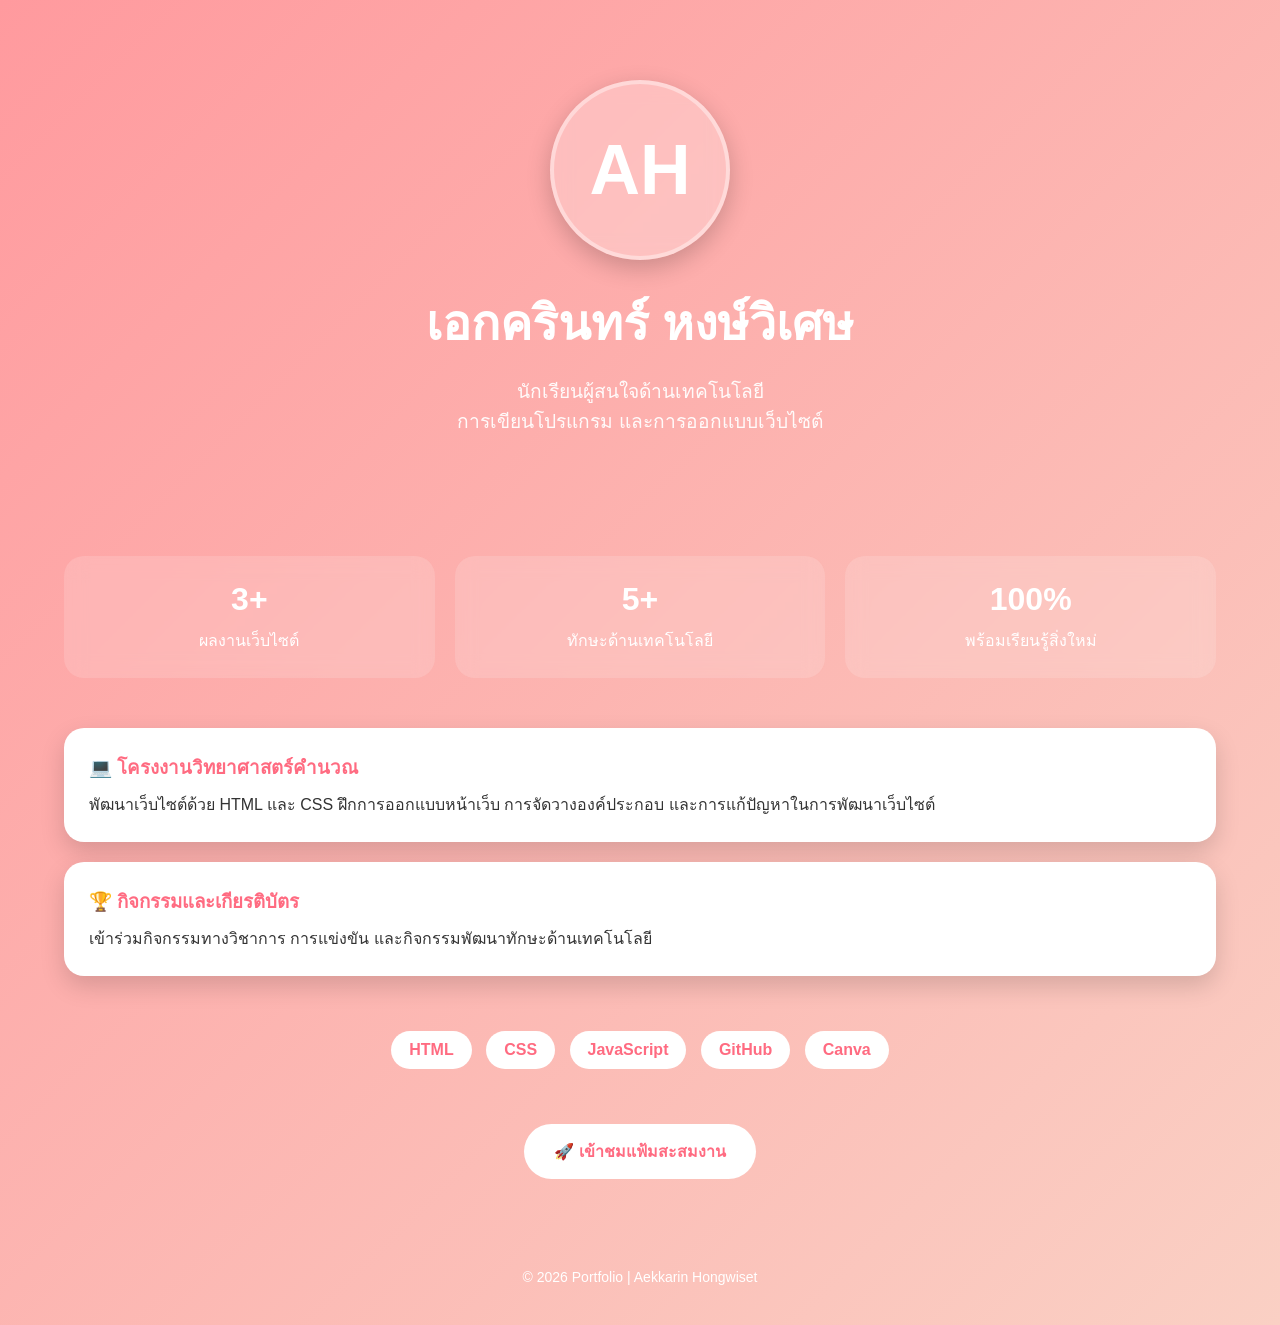
==== index.html @ 6502c7ce "Update index.html" ====
<!DOCTYPE html>
<html lang="th">
<head>
<meta charset="UTF-8">
<meta name="viewport" content="width=device-width, initial-scale=1.0">

<title>Portfolio | เอกครินทร์ หงษ์วิเศษ</title>

<style>
*{
    margin:0;
    padding:0;
    box-sizing:border-box;
}

body{
    font-family:'Segoe UI',sans-serif;
    background:linear-gradient(135deg,#ff9a9e,#fad0c4);
    min-height:100vh;
    color:white;
}

.container{
    width:90%;
    max-width:1200px;
    margin:auto;
}

/* Hero Section */
.hero{
    text-align:center;
    padding:80px 20px;
}

.avatar{
    width:180px;
    height:180px;
    margin:auto;
    border-radius:50%;
    background:rgba(255,255,255,0.25);
    backdrop-filter:blur(10px);
    border:4px solid rgba(255,255,255,0.4);
    display:flex;
    justify-content:center;
    align-items:center;
    font-size:70px;
    font-weight:bold;
    box-shadow:0 8px 25px rgba(0,0,0,0.2);
}

.hero h1{
    margin-top:25px;
    font-size:3rem;
}

.hero p{
    margin-top:15px;
    font-size:1.2rem;
    opacity:.95;
}

/* Stats */
.stats{
    display:grid;
    grid-template-columns:repeat(auto-fit,minmax(200px,1fr));
    gap:20px;
    margin:40px 0;
}

.stat{
    background:rgba(255,255,255,0.15);
    backdrop-filter:blur(10px);
    border-radius:20px;
    padding:25px;
    text-align:center;
}

.stat h2{
    font-size:2rem;
}

.stat p{
    margin-top:10px;
}

/* Cards */
.section{
    margin:50px 0;
}

.card{
    background:white;
    color:#333;
    padding:25px;
    border-radius:20px;
    margin-bottom:20px;
    box-shadow:0 10px 25px rgba(0,0,0,0.15);
    transition:.3s;
}

.card:hover{
    transform:translateY(-8px);
}

.card h3{
    color:#ff6b81;
    margin-bottom:10px;
}

/* Skills */
.skills{
    text-align:center;
    margin-top:20px;
}

.skill{
    display:inline-block;
    margin:5px;
    padding:10px 18px;
    border-radius:30px;
    background:white;
    color:#ff6b81;
    font-weight:bold;
}

/* Bottom Button */
.bottom-btn{
    text-align:center;
    margin:50px 0;
}

.btn{
    display:inline-block;
    padding:15px 30px;
    border-radius:40px;
    background:white;
    color:#ff6b81;
    text-decoration:none;
    font-weight:bold;
    transition:.3s;
}

.btn:hover{
    transform:scale(1.05);
}

/* Footer */
footer{
    text-align:center;
    padding:40px 20px;
    margin-top:20px;
    font-size:14px;
}

@media(max-width:768px){
    .hero h1{
        font-size:2.2rem;
    }

    .avatar{
        width:140px;
        height:140px;
        font-size:55px;
    }
}
</style>

</head>
<body>

<div class="container">

    <section class="hero">

        <div class="avatar">AH</div>

        <h1>เอกครินทร์ หงษ์วิเศษ</h1>

        <p>
            นักเรียนผู้สนใจด้านเทคโนโลยี<br>
            การเขียนโปรแกรม และการออกแบบเว็บไซต์
        </p>

    </section>

    <section class="stats">

        <div class="stat">
            <h2>3+</h2>
            <p>ผลงานเว็บไซต์</p>
        </div>

        <div class="stat">
            <h2>5+</h2>
            <p>ทักษะด้านเทคโนโลยี</p>
        </div>

        <div class="stat">
            <h2>100%</h2>
            <p>พร้อมเรียนรู้สิ่งใหม่</p>
        </div>

    </section>

    <section class="section">

        <div class="card">
            <h3>💻 โครงงานวิทยาศาสตร์คำนวณ</h3>
            <p>
                พัฒนาเว็บไซต์ด้วย HTML และ CSS
                ฝึกการออกแบบหน้าเว็บ การจัดวางองค์ประกอบ
                และการแก้ปัญหาในการพัฒนาเว็บไซต์
            </p>
        </div>

        <div class="card">
            <h3>🏆 กิจกรรมและเกียรติบัตร</h3>
            <p>
                เข้าร่วมกิจกรรมทางวิชาการ การแข่งขัน
                และกิจกรรมพัฒนาทักษะด้านเทคโนโลยี
            </p>
        </div>

    </section>

    <div class="skills">
        <span class="skill">HTML</span>
        <span class="skill">CSS</span>
        <span class="skill">JavaScript</span>
        <span class="skill">GitHub</span>
        <span class="skill">Canva</span>
    </div>

    <div class="bottom-btn">
        <a href="portfolio.html" class="btn">
            🚀 เข้าชมแฟ้มสะสมงาน
        </a>
    </div>

</div>

<footer>
    © 2026 Portfolio | Aekkarin Hongwiset
</footer>

</body>
</html>
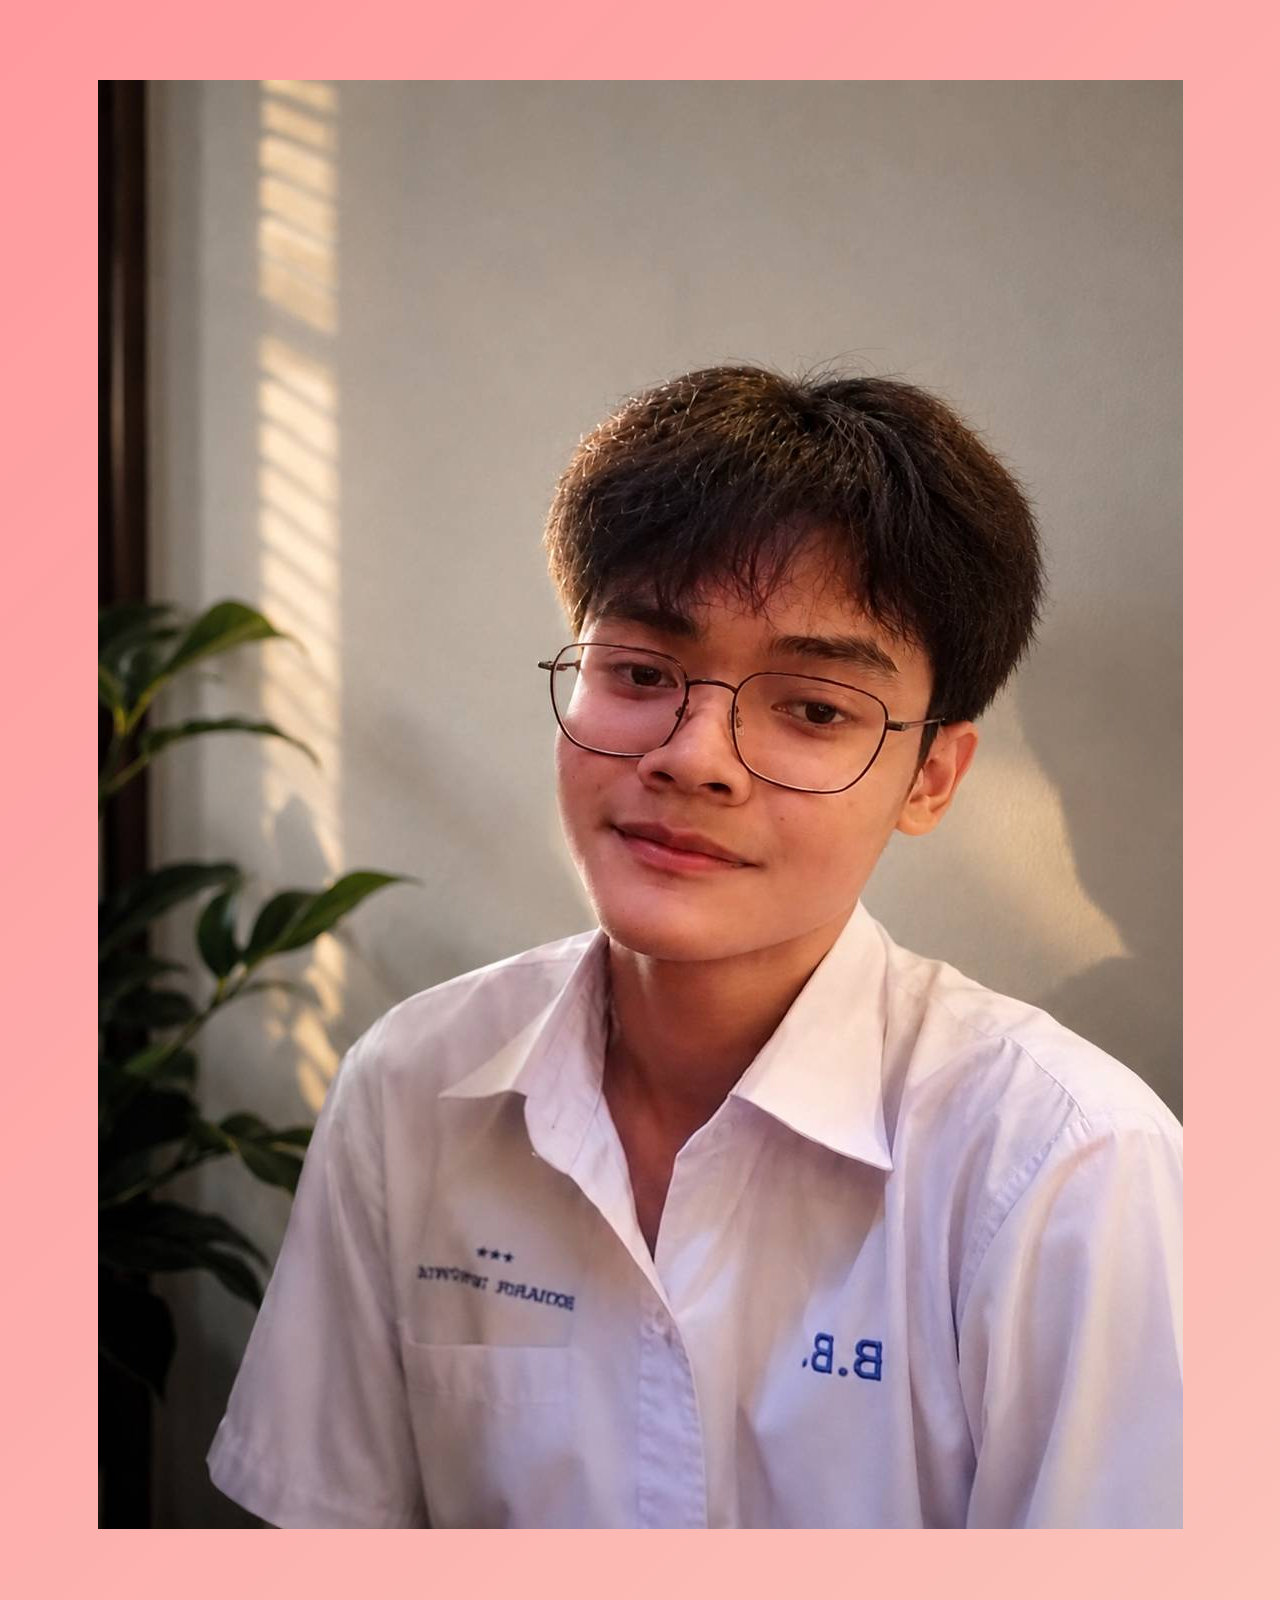
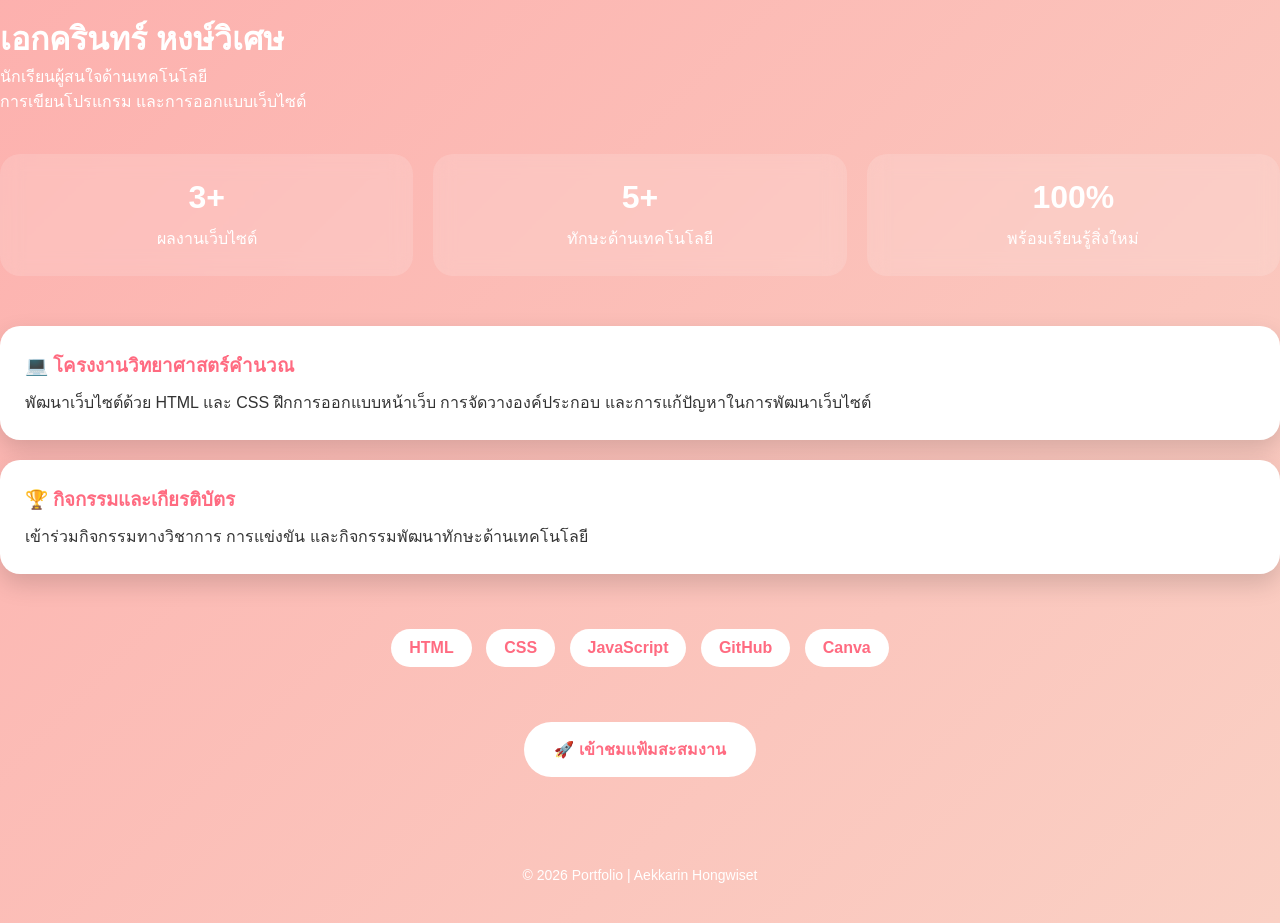
==== commit 2ec57b97: "Update index.html" ====
--- a/index.html
+++ b/index.html
@@ -172,7 +172,7 @@
 
     <section class="hero">
 
-        <div class="avatar">AH</div>
+        <img src="my-profile.jpg" alt="รูปโปรไฟล์"></div>
 
         <h1>เอกครินทร์ หงษ์วิเศษ</h1>
 
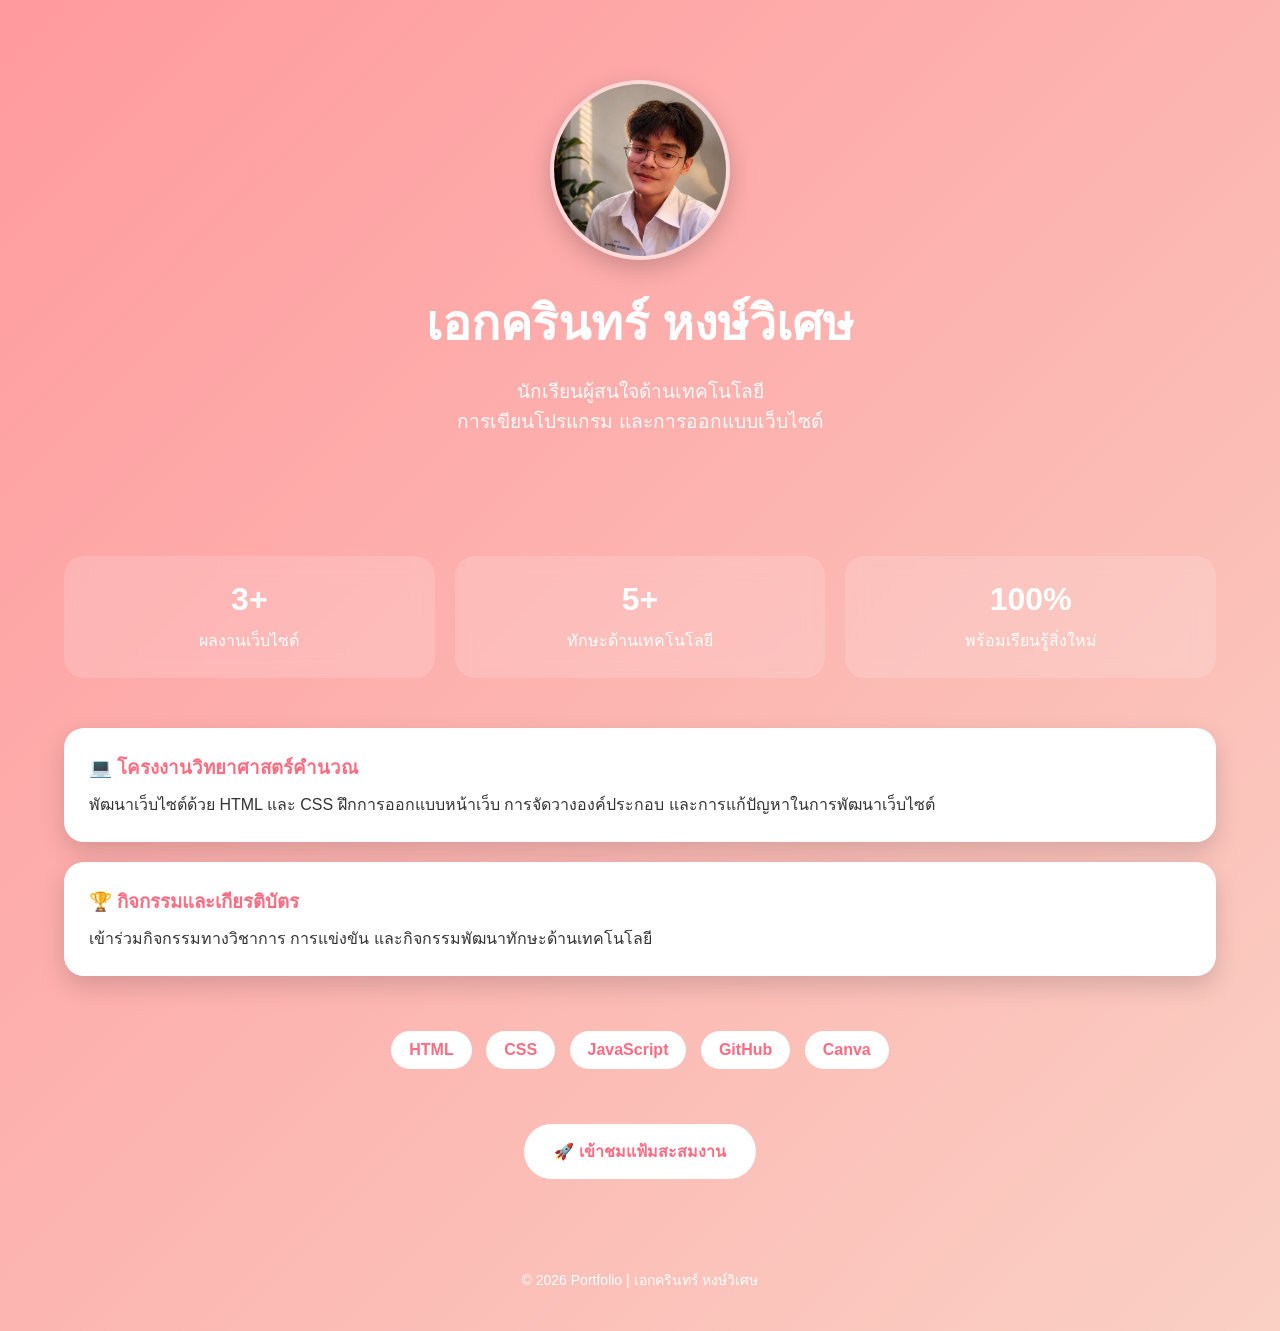
==== commit 3057f1db: "Update index.html" ====
--- a/index.html
+++ b/index.html
@@ -32,20 +32,24 @@
     padding:80px 20px;
 }
 
+/* รูปโปรไฟล์ */
 .avatar{
     width:180px;
     height:180px;
     margin:auto;
     border-radius:50%;
+    overflow:hidden;
     background:rgba(255,255,255,0.25);
     backdrop-filter:blur(10px);
     border:4px solid rgba(255,255,255,0.4);
-    display:flex;
-    justify-content:center;
-    align-items:center;
-    font-size:70px;
-    font-weight:bold;
     box-shadow:0 8px 25px rgba(0,0,0,0.2);
+}
+
+.avatar img{
+    width:100%;
+    height:100%;
+    object-fit:cover;
+    display:block;
 }
 
 .hero h1{
@@ -153,6 +157,7 @@
 }
 
 @media(max-width:768px){
+
     .hero h1{
         font-size:2.2rem;
     }
@@ -160,7 +165,6 @@
     .avatar{
         width:140px;
         height:140px;
-        font-size:55px;
     }
 }
 </style>
@@ -172,7 +176,9 @@
 
     <section class="hero">
 
-        <img src="my-profile.jpg" alt="รูปโปรไฟล์"></div>
+        <div class="avatar">
+            <img src="my-profile.jpg" alt="รูปโปรไฟล์">
+        </div>
 
         <h1>เอกครินทร์ หงษ์วิเศษ</h1>
 
@@ -240,7 +246,7 @@
 </div>
 
 <footer>
-    © 2026 Portfolio | Aekkarin Hongwiset
+    © 2026 Portfolio | เอกครินทร์ หงษ์วิเศษ
 </footer>
 
 </body>
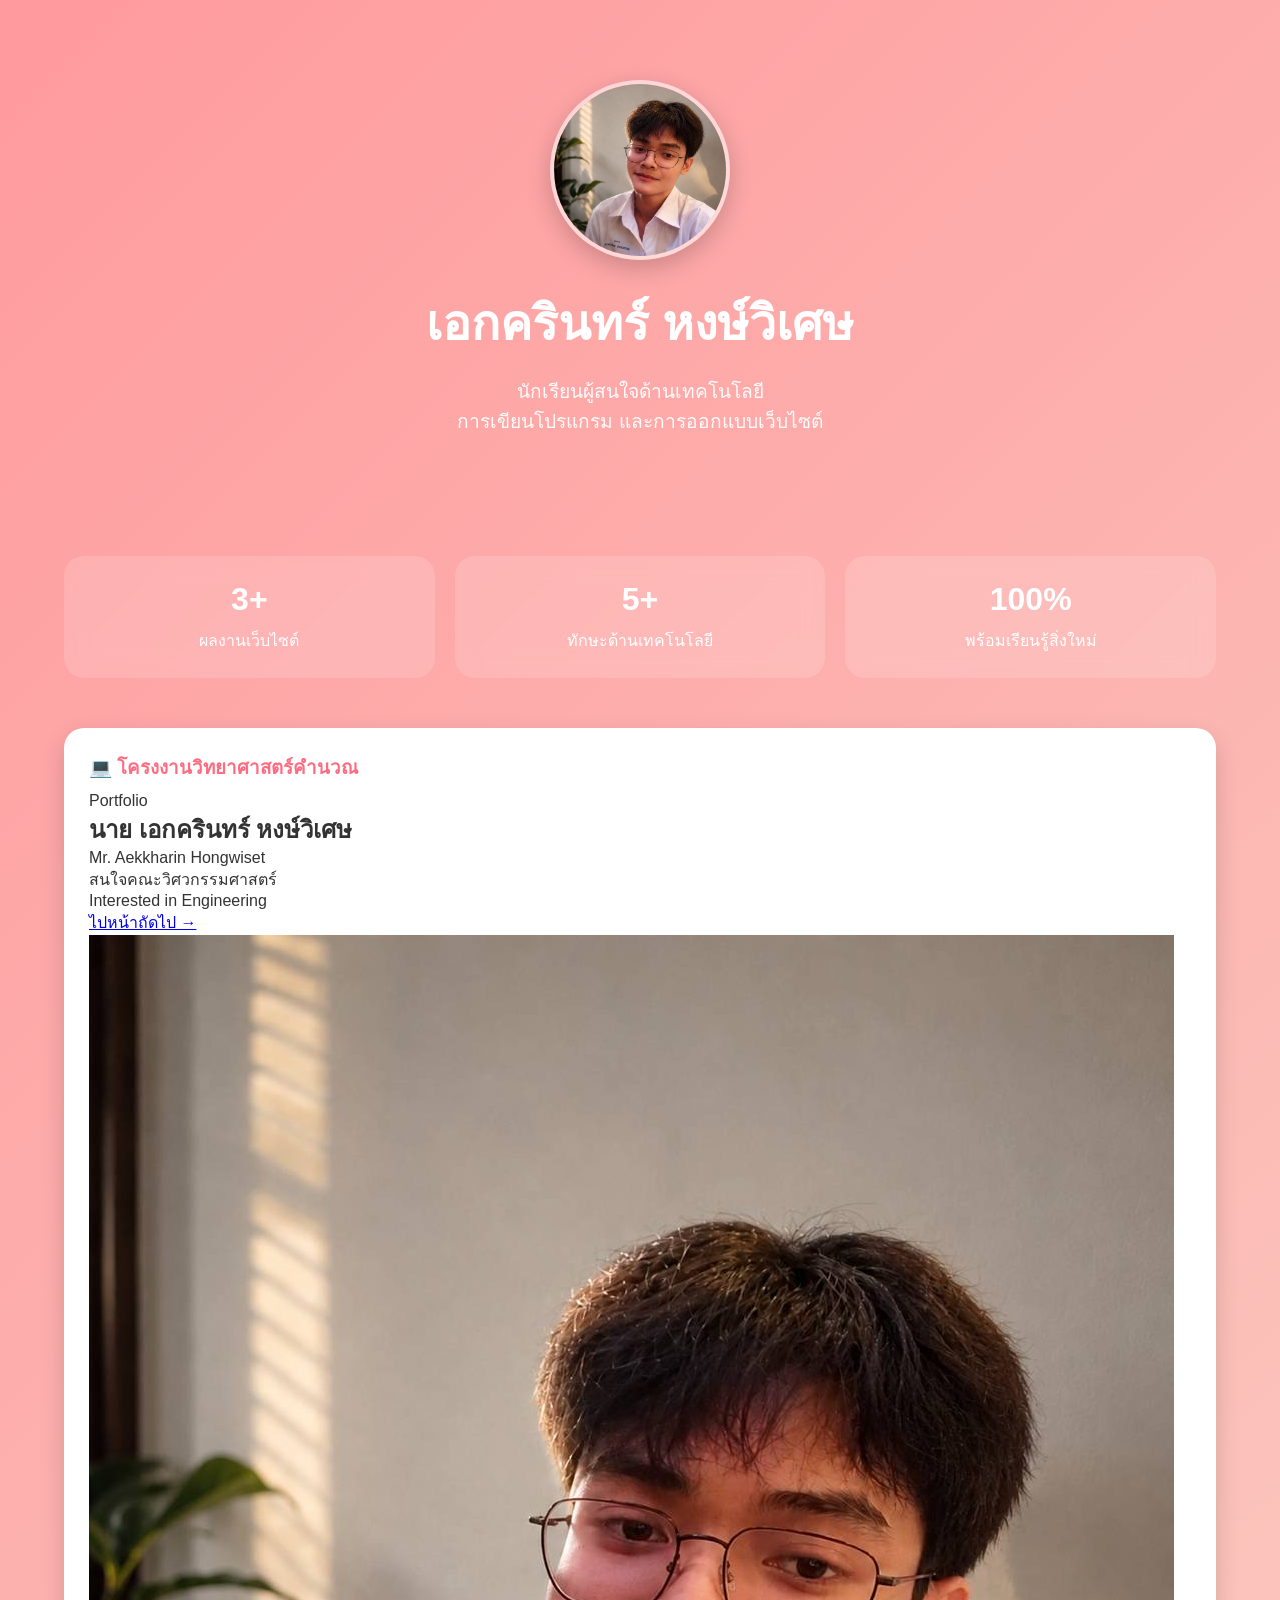
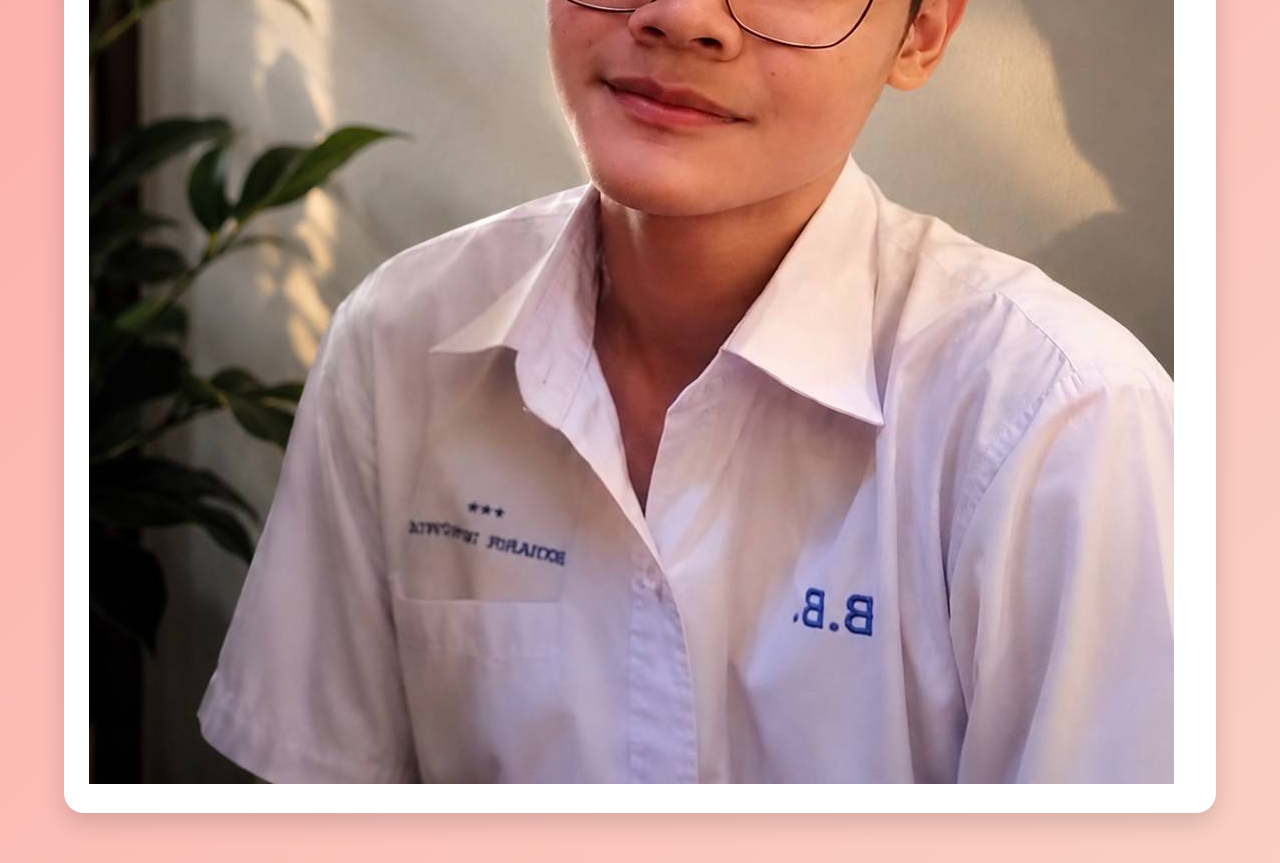
==== commit 4fd85a4a: "Update index.html" ====
--- a/index.html
+++ b/index.html
@@ -213,41 +213,38 @@
         <div class="card">
             <h3>💻 โครงงานวิทยาศาสตร์คำนวณ</h3>
             <p>
-                พัฒนาเว็บไซต์ด้วย HTML และ CSS
-                ฝึกการออกแบบหน้าเว็บ การจัดวางองค์ประกอบ
-                และการแก้ปัญหาในการพัฒนาเว็บไซต์
+<!DOCTYPE html>
+<html lang="th">
+<head>
+<meta charset="UTF-8">
+<meta name="viewport" content="width=device-width, initial-scale=1.0">
+<title>เอกครินทร์ หงษ์วิเศษ | Portfolio</title>
+<link rel="stylesheet" href="styles.css">
+</head>
+<body>
+
+<div class="wrap home">
+    <div class="frame home-frame">
+
+        <div class="home-text">
+            <p class="home-eyebrow">Portfolio</p>
+            <h1>นาย เอกครินทร์ หงษ์วิเศษ</h1>
+            <p class="en-name">Mr. Aekkharin Hongwiset</p>
+
+            <p class="interest-line">
+                <span class="th">สนใจคณะวิศวกรรมศาสตร์</span><br>
+                <span class="en">Interested in Engineering</span>
             </p>
-        </div>
-
-        <div class="card">
-            <h3>🏆 กิจกรรมและเกียรติบัตร</h3>
-            <p>
-                เข้าร่วมกิจกรรมทางวิชาการ การแข่งขัน
-                และกิจกรรมพัฒนาทักษะด้านเทคโนโลยี
-            </p>
-        </div>
-
-    </section>
-
-    <div class="skills">
-        <span class="skill">HTML</span>
-        <span class="skill">CSS</span>
-        <span class="skill">JavaScript</span>
-        <span class="skill">GitHub</span>
-        <span class="skill">Canva</span>
+
+            <a href="intro.html" class="next-link">ไปหน้าถัดไป &#8594;</a>
+        </div>
+
+        <div class="home-photo">
+            <img src="my-profile.jpg" alt="รูปเอกครินทร์ หงษ์วิเศษ">
+        </div>
+
     </div>
-
-    <div class="bottom-btn">
-        <a href="portfolio.html" class="btn">
-            🚀 เข้าชมแฟ้มสะสมงาน
-        </a>
-    </div>
-
 </div>
-
-<footer>
-    © 2026 Portfolio | เอกครินทร์ หงษ์วิเศษ
-</footer>
 
 </body>
 </html>
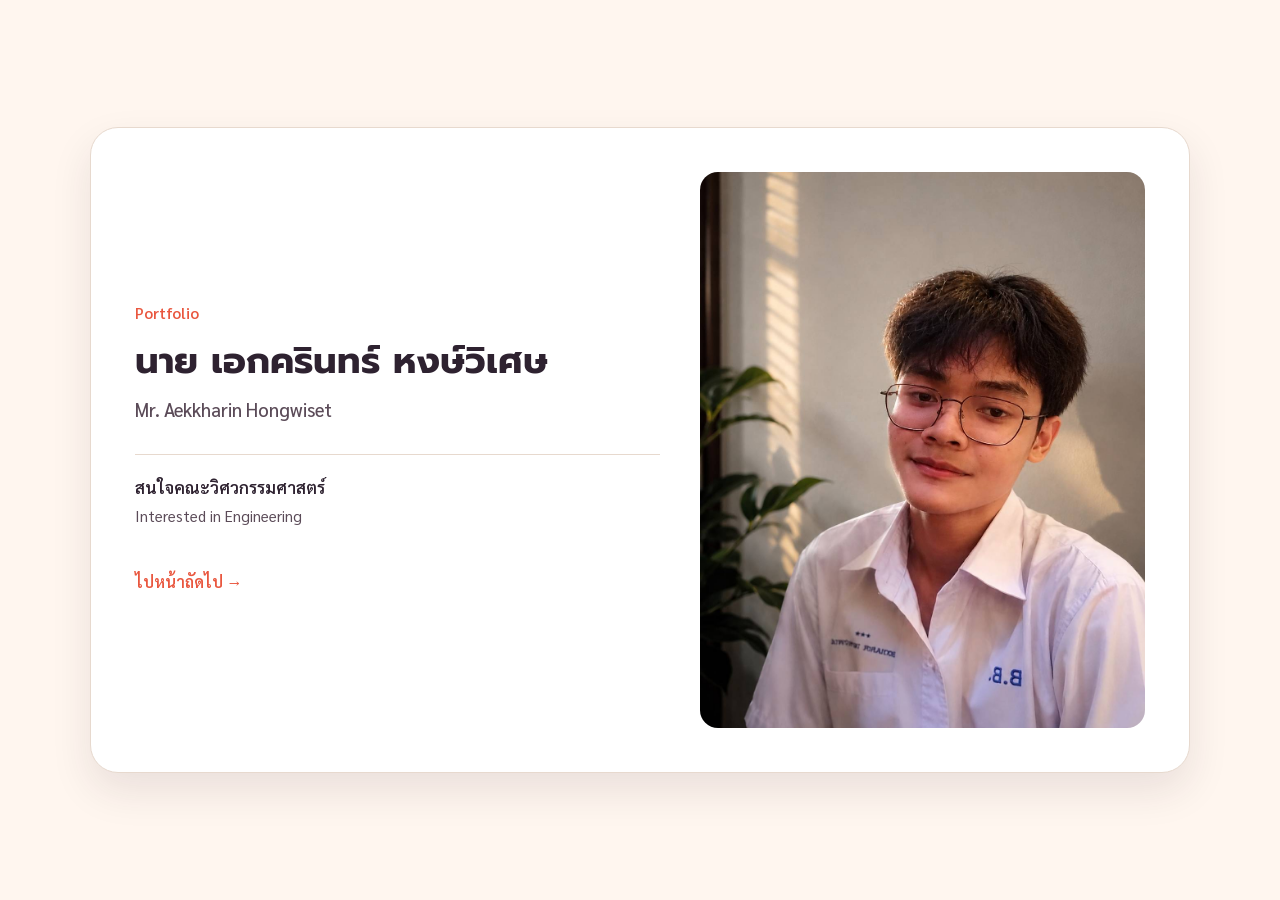
==== commit 08a7b5e3: "Update index.html" ====
--- a/index.html
+++ b/index.html
@@ -1,218 +1,3 @@
-<!DOCTYPE html>
-<html lang="th">
-<head>
-<meta charset="UTF-8">
-<meta name="viewport" content="width=device-width, initial-scale=1.0">
-
-<title>Portfolio | เอกครินทร์ หงษ์วิเศษ</title>
-
-<style>
-*{
-    margin:0;
-    padding:0;
-    box-sizing:border-box;
-}
-
-body{
-    font-family:'Segoe UI',sans-serif;
-    background:linear-gradient(135deg,#ff9a9e,#fad0c4);
-    min-height:100vh;
-    color:white;
-}
-
-.container{
-    width:90%;
-    max-width:1200px;
-    margin:auto;
-}
-
-/* Hero Section */
-.hero{
-    text-align:center;
-    padding:80px 20px;
-}
-
-/* รูปโปรไฟล์ */
-.avatar{
-    width:180px;
-    height:180px;
-    margin:auto;
-    border-radius:50%;
-    overflow:hidden;
-    background:rgba(255,255,255,0.25);
-    backdrop-filter:blur(10px);
-    border:4px solid rgba(255,255,255,0.4);
-    box-shadow:0 8px 25px rgba(0,0,0,0.2);
-}
-
-.avatar img{
-    width:100%;
-    height:100%;
-    object-fit:cover;
-    display:block;
-}
-
-.hero h1{
-    margin-top:25px;
-    font-size:3rem;
-}
-
-.hero p{
-    margin-top:15px;
-    font-size:1.2rem;
-    opacity:.95;
-}
-
-/* Stats */
-.stats{
-    display:grid;
-    grid-template-columns:repeat(auto-fit,minmax(200px,1fr));
-    gap:20px;
-    margin:40px 0;
-}
-
-.stat{
-    background:rgba(255,255,255,0.15);
-    backdrop-filter:blur(10px);
-    border-radius:20px;
-    padding:25px;
-    text-align:center;
-}
-
-.stat h2{
-    font-size:2rem;
-}
-
-.stat p{
-    margin-top:10px;
-}
-
-/* Cards */
-.section{
-    margin:50px 0;
-}
-
-.card{
-    background:white;
-    color:#333;
-    padding:25px;
-    border-radius:20px;
-    margin-bottom:20px;
-    box-shadow:0 10px 25px rgba(0,0,0,0.15);
-    transition:.3s;
-}
-
-.card:hover{
-    transform:translateY(-8px);
-}
-
-.card h3{
-    color:#ff6b81;
-    margin-bottom:10px;
-}
-
-/* Skills */
-.skills{
-    text-align:center;
-    margin-top:20px;
-}
-
-.skill{
-    display:inline-block;
-    margin:5px;
-    padding:10px 18px;
-    border-radius:30px;
-    background:white;
-    color:#ff6b81;
-    font-weight:bold;
-}
-
-/* Bottom Button */
-.bottom-btn{
-    text-align:center;
-    margin:50px 0;
-}
-
-.btn{
-    display:inline-block;
-    padding:15px 30px;
-    border-radius:40px;
-    background:white;
-    color:#ff6b81;
-    text-decoration:none;
-    font-weight:bold;
-    transition:.3s;
-}
-
-.btn:hover{
-    transform:scale(1.05);
-}
-
-/* Footer */
-footer{
-    text-align:center;
-    padding:40px 20px;
-    margin-top:20px;
-    font-size:14px;
-}
-
-@media(max-width:768px){
-
-    .hero h1{
-        font-size:2.2rem;
-    }
-
-    .avatar{
-        width:140px;
-        height:140px;
-    }
-}
-</style>
-
-</head>
-<body>
-
-<div class="container">
-
-    <section class="hero">
-
-        <div class="avatar">
-            <img src="my-profile.jpg" alt="รูปโปรไฟล์">
-        </div>
-
-        <h1>เอกครินทร์ หงษ์วิเศษ</h1>
-
-        <p>
-            นักเรียนผู้สนใจด้านเทคโนโลยี<br>
-            การเขียนโปรแกรม และการออกแบบเว็บไซต์
-        </p>
-
-    </section>
-
-    <section class="stats">
-
-        <div class="stat">
-            <h2>3+</h2>
-            <p>ผลงานเว็บไซต์</p>
-        </div>
-
-        <div class="stat">
-            <h2>5+</h2>
-            <p>ทักษะด้านเทคโนโลยี</p>
-        </div>
-
-        <div class="stat">
-            <h2>100%</h2>
-            <p>พร้อมเรียนรู้สิ่งใหม่</p>
-        </div>
-
-    </section>
-
-    <section class="section">
-
-        <div class="card">
-            <h3>💻 โครงงานวิทยาศาสตร์คำนวณ</h3>
-            <p>
 <!DOCTYPE html>
 <html lang="th">
 <head>
--- a/styles.css
+++ b/styles.css
@@ -0,0 +1,504 @@
+@import url('https://fonts.googleapis.com/css2?family=Prompt:wght@400;500;600;700&family=Sarabun:wght@300;400;500;600;700&display=swap');
+
+:root{
+    --bg-cream:#FFF6EF;
+    --coral:#E9573F;
+    --coral-soft:#F4B6A6;
+    --plum:#2E2230;
+    --plum-soft:#5B4B58;
+    --gold:#D9A441;
+    --paper:#FFFFFF;
+    --line:#E7D9CE;
+    --radius-lg:28px;
+    --radius-md:18px;
+    --radius-sm:10px;
+    --shadow:0 18px 40px rgba(46,34,48,0.10);
+}
+
+*{margin:0;padding:0;box-sizing:border-box;}
+
+html{scroll-behavior:smooth;}
+
+body{
+    font-family:'Sarabun',sans-serif;
+    background:var(--bg-cream);
+    color:var(--plum);
+    line-height:1.7;
+    min-height:100vh;
+}
+
+h1,h2,h3,.display{
+    font-family:'Prompt',sans-serif;
+}
+
+a{color:inherit;text-decoration:none;}
+
+img{display:block;max-width:100%;}
+
+.wrap{
+    width:92%;
+    max-width:1100px;
+    margin:0 auto;
+}
+
+/* ---------- Nav bar (content pages) ---------- */
+.topnav{
+    background:var(--plum);
+    color:#F6EDE7;
+    position:sticky;
+    top:0;
+    z-index:50;
+    box-shadow:0 6px 20px rgba(0,0,0,0.15);
+}
+
+.topnav-inner{
+    width:94%;
+    max-width:1200px;
+    margin:0 auto;
+    display:flex;
+    align-items:center;
+    gap:6px;
+    overflow-x:auto;
+    scrollbar-width:none;
+    padding:10px 0;
+}
+
+.topnav-inner::-webkit-scrollbar{display:none;}
+
+.nav-back{
+    flex:0 0 auto;
+    width:40px;
+    height:40px;
+    border-radius:50%;
+    border:1.5px solid rgba(246,237,231,0.4);
+    display:flex;
+    align-items:center;
+    justify-content:center;
+    font-size:1.1rem;
+    transition:.25s;
+}
+
+.nav-back:hover{
+    background:rgba(246,237,231,0.12);
+    border-color:var(--coral-soft);
+}
+
+.nav-brand{
+    flex:0 0 auto;
+    font-family:'Prompt',sans-serif;
+    font-weight:600;
+    letter-spacing:.04em;
+    font-size:1.02rem;
+    padding:0 14px 0 6px;
+    color:var(--coral-soft);
+    border-right:1px solid rgba(246,237,231,0.2);
+    margin-right:6px;
+}
+
+.nav-tab{
+    flex:0 0 auto;
+    padding:9px 16px;
+    border-radius:999px;
+    font-size:.92rem;
+    white-space:nowrap;
+    color:rgba(246,237,231,0.75);
+    transition:.25s;
+}
+
+.nav-tab:hover{
+    color:#fff;
+    background:rgba(246,237,231,0.10);
+}
+
+.nav-tab.is-active{
+    background:var(--coral);
+    color:#fff;
+    font-weight:600;
+    cursor:default;
+    pointer-events:none;
+}
+
+/* ---------- Framed content box ---------- */
+.frame{
+    background:var(--paper);
+    border:1px solid var(--line);
+    border-radius:var(--radius-lg);
+    box-shadow:var(--shadow);
+    padding:44px;
+}
+
+@media(max-width:640px){
+    .frame{padding:26px 22px;}
+}
+
+/* ---------- Home page ---------- */
+.home{
+    min-height:100vh;
+    display:flex;
+    align-items:center;
+    padding:36px 0;
+}
+
+.home-frame{
+    display:flex;
+    align-items:stretch;
+    gap:40px;
+}
+
+.home-text{
+    flex:1 1 50%;
+    display:flex;
+    flex-direction:column;
+    justify-content:center;
+    gap:6px;
+}
+
+.home-eyebrow{
+    color:var(--coral);
+    font-weight:600;
+    font-size:.95rem;
+    margin-bottom:6px;
+}
+
+.home-text h1{
+    font-size:2.3rem;
+    font-weight:700;
+    color:var(--plum);
+    line-height:1.25;
+}
+
+.home-text .en-name{
+    font-size:1.15rem;
+    color:var(--plum-soft);
+    font-weight:500;
+    margin-top:4px;
+}
+
+.home-text .interest-line{
+    margin-top:22px;
+    font-size:1.05rem;
+    color:var(--plum);
+    border-top:1px solid var(--line);
+    padding-top:18px;
+}
+
+.home-text .interest-line .th{font-weight:600;}
+.home-text .interest-line .en{color:var(--plum-soft);font-size:.95rem;}
+
+.next-link{
+    margin-top:32px;
+    display:inline-flex;
+    align-items:center;
+    gap:8px;
+    font-weight:600;
+    color:var(--coral);
+    width:fit-content;
+    padding-bottom:2px;
+    border-bottom:2px solid transparent;
+    transition:.25s;
+}
+
+.next-link:hover{border-bottom-color:var(--coral);}
+
+.home-photo{
+    flex:1 1 42%;
+    border-radius:var(--radius-md);
+    overflow:hidden;
+    background:linear-gradient(160deg,var(--coral-soft),var(--gold));
+    min-height:340px;
+}
+
+.home-photo img{
+    width:100%;
+    height:100%;
+    object-fit:cover;
+    aspect-ratio:4/5;
+}
+
+@media(max-width:760px){
+    .home-frame{flex-direction:column-reverse;}
+    .home-photo{min-height:260px;}
+    .home-text h1{font-size:1.7rem;}
+}
+
+/* ---------- Page header ---------- */
+.page-hero{
+    padding:48px 0 8px;
+}
+
+.page-hero .kicker{
+    color:var(--coral);
+    font-weight:600;
+    font-size:.95rem;
+}
+
+.page-hero h2{
+    font-size:2rem;
+    margin-top:6px;
+    color:var(--plum);
+}
+
+.section{
+    padding:36px 0;
+}
+
+/* ---------- Intro (คำนำ) page ---------- */
+.intro-frame{
+    display:flex;
+    gap:36px;
+    align-items:flex-start;
+}
+
+.intro-photo{
+    flex:0 0 200px;
+    border-radius:var(--radius-md);
+    overflow:hidden;
+    box-shadow:var(--shadow);
+}
+
+.intro-photo img{
+    width:100%;
+    aspect-ratio:4/5;
+    object-fit:cover;
+}
+
+.intro-body{flex:1;}
+
+.intro-body .tagline{
+    color:var(--coral);
+    font-weight:600;
+    letter-spacing:.02em;
+}
+
+.intro-body h3{
+    font-size:1.5rem;
+    margin:8px 0 18px;
+}
+
+.intro-body p{
+    margin-bottom:14px;
+    color:var(--plum-soft);
+}
+
+.intro-signoff{
+    margin-top:26px;
+    text-align:right;
+}
+
+.intro-signoff .label{
+    font-size:.92rem;
+    color:var(--plum-soft);
+}
+
+.intro-signoff .name{
+    font-family:'Prompt',sans-serif;
+    font-weight:600;
+    font-size:1.15rem;
+    color:var(--plum);
+}
+
+@media(max-width:640px){
+    .intro-frame{flex-direction:column;align-items:center;text-align:center;}
+    .intro-photo{width:180px;}
+    .intro-signoff{text-align:center;}
+}
+
+/* ---------- Education timeline ---------- */
+.timeline{
+    position:relative;
+    padding-left:40px;
+}
+
+.timeline::before{
+    content:"";
+    position:absolute;
+    left:14px;
+    top:6px;
+    bottom:6px;
+    width:2px;
+    background:var(--line);
+}
+
+.tl-item{
+    position:relative;
+    padding-bottom:40px;
+}
+
+.tl-item:last-child{padding-bottom:0;}
+
+.tl-dot{
+    position:absolute;
+    left:-40px;
+    top:2px;
+    width:30px;
+    height:30px;
+    border-radius:50%;
+    background:var(--coral);
+    color:#fff;
+    display:flex;
+    align-items:center;
+    justify-content:center;
+    font-size:.85rem;
+    font-weight:700;
+    font-family:'Prompt',sans-serif;
+    box-shadow:0 0 0 5px var(--bg-cream);
+}
+
+.tl-card{
+    background:var(--paper);
+    border:1px solid var(--line);
+    border-radius:var(--radius-md);
+    padding:22px 24px;
+    display:flex;
+    align-items:center;
+    gap:20px;
+    box-shadow:var(--shadow);
+}
+
+.tl-photo{
+    flex:0 0 auto;
+    width:78px;
+    height:78px;
+    border-radius:50%;
+    overflow:hidden;
+    background:var(--coral-soft);
+}
+
+.tl-photo img{width:100%;height:100%;object-fit:cover;}
+
+.tl-level{
+    font-size:.88rem;
+    color:var(--coral);
+    font-weight:600;
+}
+
+.tl-school{
+    font-size:1.1rem;
+    font-weight:600;
+    margin-top:2px;
+}
+
+@media(max-width:520px){
+    .tl-card{flex-direction:column;align-items:flex-start;gap:12px;}
+}
+
+/* ---------- Profile grid ---------- */
+.profile-grid{
+    display:grid;
+    grid-template-columns:1fr 1fr;
+    gap:24px;
+}
+
+.profile-card{
+    background:var(--paper);
+    border:1px solid var(--line);
+    border-radius:var(--radius-md);
+    padding:26px 28px;
+    box-shadow:var(--shadow);
+}
+
+.profile-card h3{
+    font-size:1.1rem;
+    color:var(--coral);
+    margin-bottom:14px;
+}
+
+.profile-card dl{
+    display:grid;
+    grid-template-columns:auto 1fr;
+    gap:8px 14px;
+}
+
+.profile-card dt{
+    color:var(--plum-soft);
+    font-size:.92rem;
+    white-space:nowrap;
+}
+
+.profile-card dd{font-weight:500;}
+
+.profile-card ul{
+    list-style:none;
+}
+
+.profile-card ul li{
+    padding:5px 0 5px 20px;
+    position:relative;
+}
+
+.profile-card ul li::before{
+    content:"–";
+    position:absolute;
+    left:0;
+    color:var(--coral);
+}
+
+@media(max-width:720px){
+    .profile-grid{grid-template-columns:1fr;}
+}
+
+/* ---------- University interest cards ---------- */
+.uni-list{
+    display:flex;
+    flex-direction:column;
+    gap:26px;
+}
+
+.uni-card{
+    background:var(--paper);
+    border:1px solid var(--line);
+    border-radius:var(--radius-md);
+    box-shadow:var(--shadow);
+    padding:28px;
+    display:flex;
+    gap:26px;
+}
+
+.uni-photo{
+    flex:0 0 150px;
+    border-radius:var(--radius-sm);
+    overflow:hidden;
+    background:var(--coral-soft);
+}
+
+.uni-photo img{
+    width:100%;
+    height:100%;
+    object-fit:cover;
+    aspect-ratio:1/1;
+}
+
+.uni-body{flex:1;}
+
+.uni-rank{
+    font-size:.85rem;
+    color:var(--coral);
+    font-weight:600;
+    margin-bottom:4px;
+}
+
+.uni-faculty{
+    font-size:1.15rem;
+    font-weight:600;
+}
+
+.uni-name{
+    color:var(--plum-soft);
+    margin-bottom:12px;
+}
+
+.uni-body p{color:var(--plum-soft);}
+
+@media(max-width:640px){
+    .uni-card{flex-direction:column;}
+    .uni-photo{width:100%;aspect-ratio:16/9;}
+    .uni-photo img{aspect-ratio:16/9;}
+}
+
+/* ---------- Footer ---------- */
+footer{
+    text-align:center;
+    padding:36px 20px 46px;
+    color:var(--plum-soft);
+    font-size:.88rem;
+}
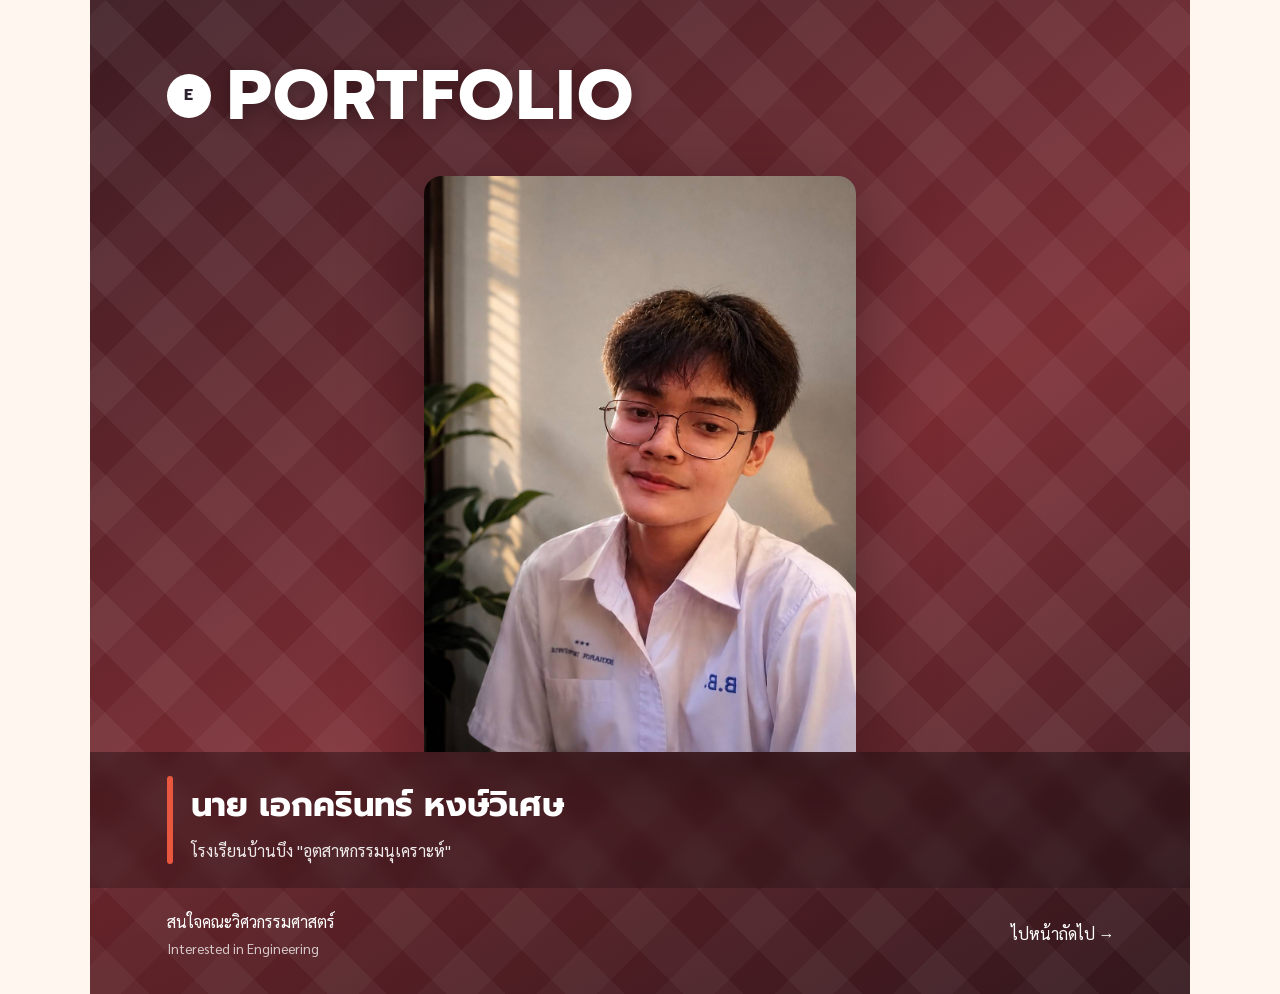
==== commit 9d96ed31: "Update index.html" ====
--- a/index.html
+++ b/index.html
@@ -9,25 +9,35 @@
 <body>
 
 <div class="wrap home">
-    <div class="frame home-frame">
+    <div class="cover">
+        <div class="cover-pattern"></div>
 
-        <div class="home-text">
-            <p class="home-eyebrow">Portfolio</p>
-            <h1>นาย เอกครินทร์ หงษ์วิเศษ</h1>
-            <p class="en-name">Mr. Aekkharin Hongwiset</p>
+        <div class="cover-header">
+            <span class="crest">E</span>
+            <h1>PORTFOLIO</h1>
+        </div>
 
-            <p class="interest-line">
-                <span class="th">สนใจคณะวิศวกรรมศาสตร์</span><br>
+        <div class="cover-body">
+            <div class="cover-photo">
+                <img src="my-profile.jpg" alt="รูปเอกครินทร์ หงษ์วิเศษ">
+            </div>
+        </div>
+
+        <div class="cover-plate">
+            <div class="bar"></div>
+            <div>
+                <h2>นาย เอกครินทร์ หงษ์วิเศษ</h2>
+                <p>โรงเรียนบ้านบึง "อุตสาหกรรมนุเคราะห์"</p>
+            </div>
+        </div>
+
+        <div class="cover-footer">
+            <p class="caption">
+                สนใจคณะวิศวกรรมศาสตร์
                 <span class="en">Interested in Engineering</span>
             </p>
-
             <a href="intro.html" class="next-link">ไปหน้าถัดไป &#8594;</a>
         </div>
-
-        <div class="home-photo">
-            <img src="my-profile.jpg" alt="รูปเอกครินทร์ หงษ์วิเศษ">
-        </div>
-
     </div>
 </div>
 
--- a/styles.css
+++ b/styles.css
@@ -131,96 +131,138 @@
     .frame{padding:26px 22px;}
 }
 
-/* ---------- Home page ---------- */
+/* ---------- Home page (full-bleed split) ---------- */
 .home{
+  /* ---------- Cover page ---------- */
+.wrap.home{width:100%;max-width:none;padding:0;}
+
+.cover{
     min-height:100vh;
-    display:flex;
-    align-items:center;
-    padding:36px 0;
-}
-
-.home-frame{
-    display:flex;
-    align-items:stretch;
-    gap:40px;
-}
-
-.home-text{
-    flex:1 1 50%;
+    position:relative;
+    overflow:hidden;
+    background:linear-gradient(150deg,#3D1B22 0%,#7A2B32 55%,#3D1B22 100%);
+    color:#fff;
     display:flex;
     flex-direction:column;
+}
+
+.cover-pattern{
+    position:absolute;
+    inset:0;
+    background-image:
+        repeating-linear-gradient(45deg, rgba(255,255,255,0.05) 0 42px, transparent 42px 84px),
+        repeating-linear-gradient(-45deg, rgba(255,255,255,0.04) 0 42px, transparent 42px 84px);
+    pointer-events:none;
+}
+
+.cover-header{
+    position:relative;
+    z-index:2;
+    display:flex;
+    align-items:center;
+    gap:16px;
+    padding:36px 6vw 0;
+}
+
+.cover-header .crest{
+    width:44px;
+    height:44px;
+    border-radius:50%;
+    background:#fff;
+    color:var(--plum);
+    display:flex;
+    align-items:center;
     justify-content:center;
-    gap:6px;
-}
-
-.home-eyebrow{
-    color:var(--coral);
-    font-weight:600;
-    font-size:.95rem;
-    margin-bottom:6px;
-}
-
-.home-text h1{
-    font-size:2.3rem;
     font-weight:700;
-    color:var(--plum);
-    line-height:1.25;
-}
-
-.home-text .en-name{
-    font-size:1.15rem;
-    color:var(--plum-soft);
-    font-weight:500;
-    margin-top:4px;
-}
-
-.home-text .interest-line{
-    margin-top:22px;
-    font-size:1.05rem;
-    color:var(--plum);
-    border-top:1px solid var(--line);
-    padding-top:18px;
-}
-
-.home-text .interest-line .th{font-weight:600;}
-.home-text .interest-line .en{color:var(--plum-soft);font-size:.95rem;}
-
-.next-link{
-    margin-top:32px;
-    display:inline-flex;
-    align-items:center;
-    gap:8px;
-    font-weight:600;
-    color:var(--coral);
-    width:fit-content;
-    padding-bottom:2px;
+    font-family:'Prompt',sans-serif;
+    flex:0 0 auto;
+}
+
+.cover-header h1{
+    font-family:'Prompt',sans-serif;
+    font-size:clamp(2.4rem,7vw,4.4rem);
+    font-weight:700;
+    letter-spacing:.03em;
+    text-shadow:0 4px 18px rgba(0,0,0,.3);
+}
+
+.cover-body{
+    position:relative;
+    flex:1;
+    display:flex;
+    align-items:flex-end;
+    justify-content:center;
+    z-index:1;
+    padding-top:20px;
+}
+
+.cover-photo{
+    height:64vh;
+    max-height:720px;
+}
+
+.cover-photo img{
+    height:100%;
+    width:auto;
+    max-width:80vw;
+    object-fit:cover;
+    border-radius:18px 18px 0 0;
+    filter:drop-shadow(0 20px 40px rgba(0,0,0,.35));
+}
+
+.cover-plate{
+    position:relative;
+    z-index:2;
+    background:rgba(15,8,10,0.4);
+    backdrop-filter:blur(6px);
+    padding:24px 6vw;
+    display:flex;
+    align-items:center;
+    gap:18px;
+}
+
+.cover-plate .bar{
+    width:6px;
+    align-self:stretch;
+    background:var(--coral);
+    border-radius:3px;
+}
+
+.cover-plate h2{
+    font-size:clamp(1.4rem,3.2vw,2.1rem);
+    font-weight:700;
+}
+
+.cover-plate p{opacity:.9;margin-top:4px;}
+
+.cover-footer{
+    position:relative;
+    z-index:2;
+    display:flex;
+    justify-content:space-between;
+    align-items:center;
+    flex-wrap:wrap;
+    gap:14px;
+    padding:20px 6vw 34px;
+    background:rgba(0,0,0,0.18);
+}
+
+.cover-footer .caption{font-size:1rem;}
+.cover-footer .caption .en{display:block;font-size:.85rem;opacity:.75;margin-top:2px;}
+
+.cover-footer .next-link{
+    color:#fff;
+    margin-top:0;
     border-bottom:2px solid transparent;
-    transition:.25s;
-}
-
-.next-link:hover{border-bottom-color:var(--coral);}
-
-.home-photo{
-    flex:1 1 42%;
-    border-radius:var(--radius-md);
-    overflow:hidden;
-    background:linear-gradient(160deg,var(--coral-soft),var(--gold));
-    min-height:340px;
-}
-
-.home-photo img{
-    width:100%;
-    height:100%;
-    object-fit:cover;
-    aspect-ratio:4/5;
-}
-
-@media(max-width:760px){
-    .home-frame{flex-direction:column-reverse;}
-    .home-photo{min-height:260px;}
-    .home-text h1{font-size:1.7rem;}
-}
-
+}
+.cover-footer .next-link:hover{border-bottom-color:#fff;}
+
+@media(max-width:640px){
+    .cover-photo{height:46vh;}
+    .cover-plate{flex-wrap:wrap;}
+    .cover-footer{flex-direction:column;align-items:flex-start;}
+}
+}
 /* ---------- Page header ---------- */
 .page-hero{
     padding:48px 0 8px;
@@ -502,3 +544,117 @@
     color:var(--plum-soft);
     font-size:.88rem;
 }
+/* ---------- Profile v2 (photo panel + pill headers) ---------- */
+.profile-hero{
+    display:flex;
+    border-radius:var(--radius-lg);
+    overflow:hidden;
+    box-shadow:var(--shadow);
+}
+
+.side-panel{
+    flex:0 0 36%;
+    background:var(--plum);
+    color:#F1E7E2;
+    padding:36px 30px;
+}
+
+.side-photo{
+    border-radius:var(--radius-md);
+    overflow:hidden;
+    margin-bottom:28px;
+}
+
+.side-photo img{
+    width:100%;
+    aspect-ratio:4/5;
+    object-fit:cover;
+}
+
+.pill-header{
+    display:inline-block;
+    background:var(--coral);
+    color:#fff;
+    font-weight:600;
+    padding:9px 22px;
+    border-radius:999px;
+    font-size:.95rem;
+    margin-bottom:14px;
+}
+
+.side-list{
+    list-style:none;
+    margin-bottom:30px;
+}
+
+.side-list li{
+    padding:5px 0 5px 18px;
+    position:relative;
+    color:#E9DCD6;
+}
+
+.side-list li::before{
+    content:"•";
+    position:absolute;
+    left:0;
+    color:var(--coral-soft);
+}
+
+.program-grid{
+    display:grid;
+    grid-template-columns:1fr 1fr;
+    gap:12px 10px;
+}
+
+.program-item{
+    display:flex;
+    align-items:center;
+    gap:8px;
+    font-size:.9rem;
+    color:#F1E7E2;
+}
+
+.program-item img{
+    width:20px;
+    height:20px;
+    flex:0 0 auto;
+}
+
+.main-panel{
+    flex:1;
+    background:var(--paper);
+    padding:40px 40px;
+}
+
+.main-panel .kicker-small{
+    color:var(--coral);
+    font-weight:600;
+    font-size:.9rem;
+}
+
+.main-panel h2{
+    font-size:2rem;
+    margin:4px 0 24px;
+    padding-bottom:16px;
+    border-bottom:2px solid var(--line);
+}
+
+.info-list{
+    list-style:none;
+    margin-bottom:32px;
+}
+
+.info-list li{
+    padding:6px 0;
+    border-bottom:1px dashed var(--line);
+}
+
+.info-list li:last-child{border-bottom:none;}
+
+.info-list .k{color:var(--plum-soft);margin-right:6px;}
+.info-list .v{font-weight:500;}
+
+@media(max-width:760px){
+    .profile-hero{flex-direction:column;}
+    .side-panel{flex:none;}
+}
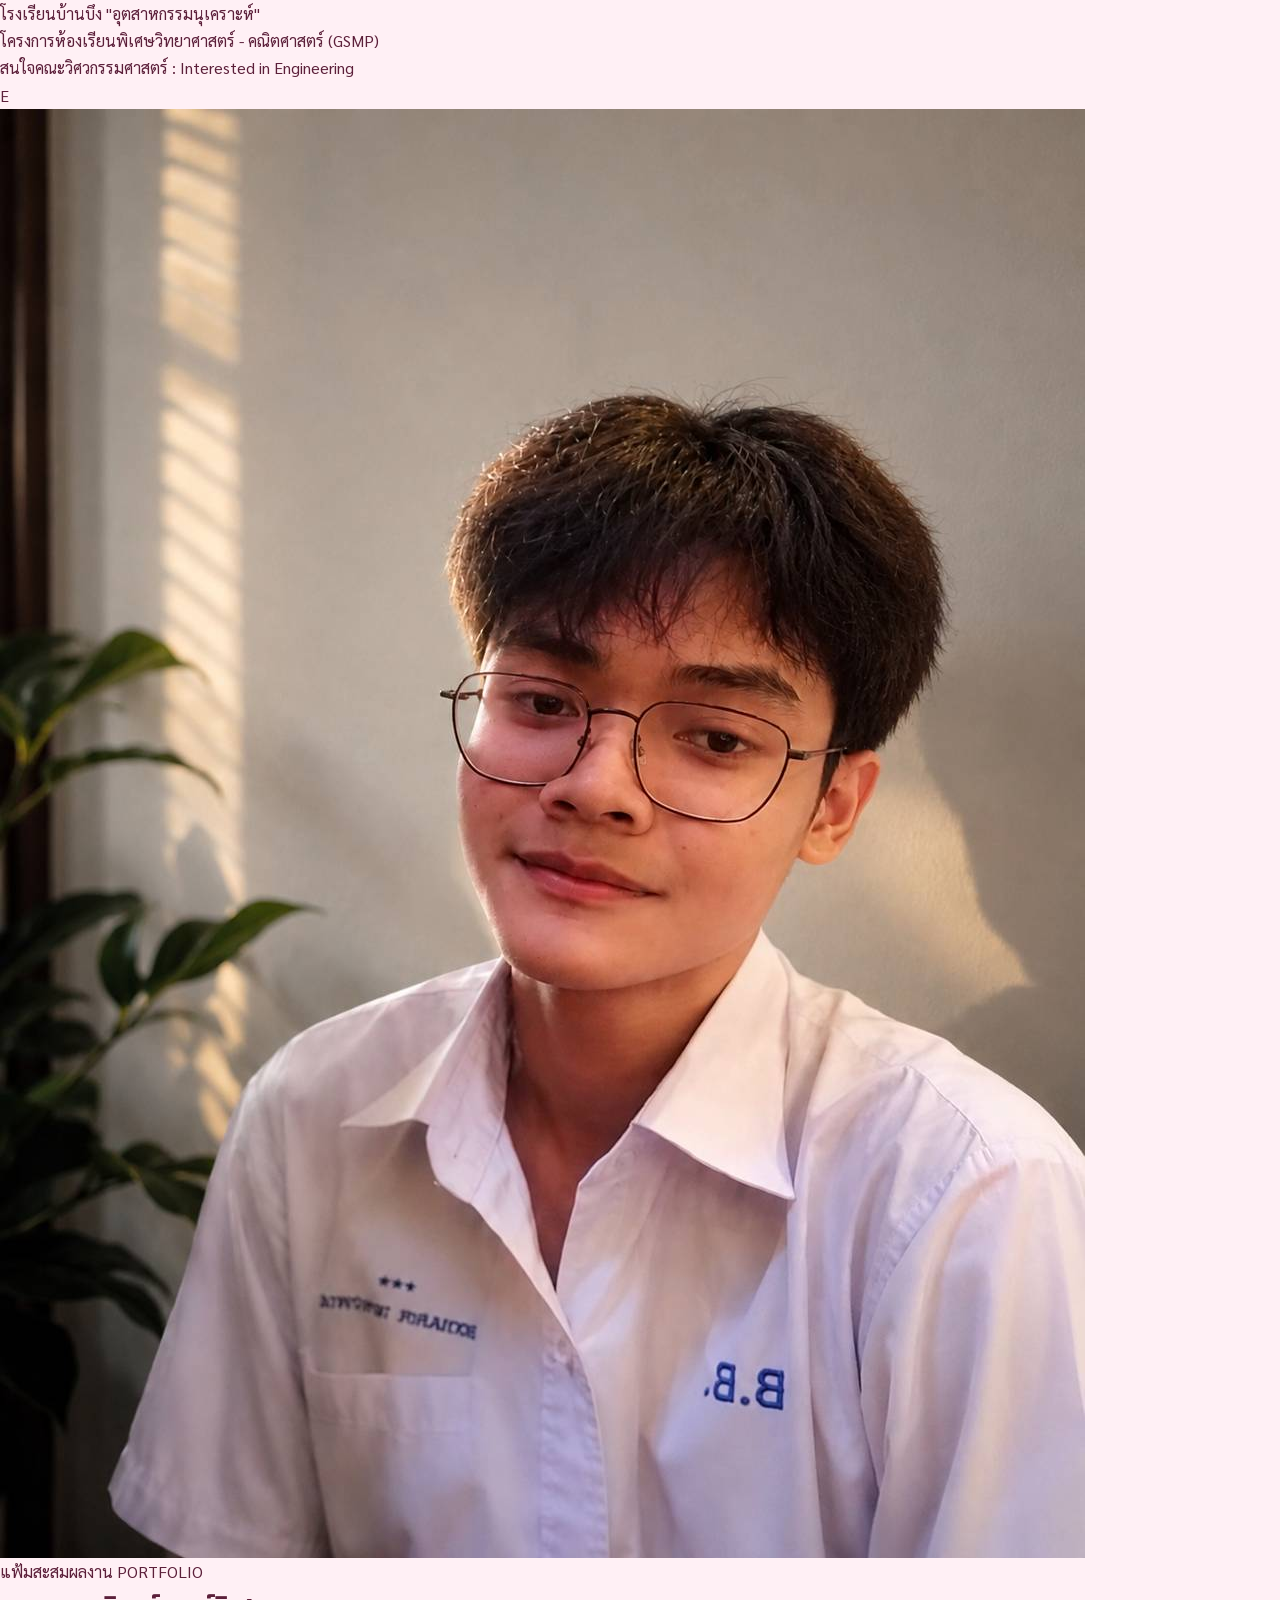
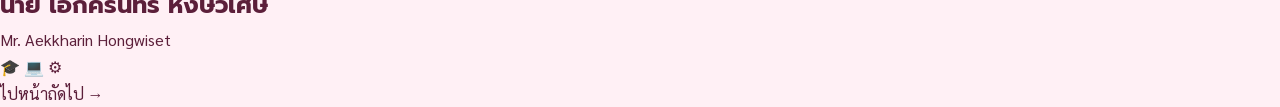
==== commit 1de0a2c3: "Update index.html" ====
--- a/index.html
+++ b/index.html
@@ -9,35 +9,41 @@
 <body>
 
 <div class="wrap home">
-    <div class="cover">
-        <div class="cover-pattern"></div>
+    <div class="cover2">
 
-        <div class="cover-header">
-            <span class="crest">E</span>
-            <h1>PORTFOLIO</h1>
+        <div class="cover2-topbar">
+            <div class="cover2-topbar-text">
+                <p>โรงเรียนบ้านบึง "อุตสาหกรรมนุเคราะห์"</p>
+                <p>โครงการห้องเรียนพิเศษวิทยาศาสตร์ - คณิตศาสตร์ (GSMP)</p>
+                <p>สนใจคณะวิศวกรรมศาสตร์ : Interested in Engineering</p>
+            </div>
+            <div class="cover2-emblem">E</div>
         </div>
 
-        <div class="cover-body">
-            <div class="cover-photo">
+        <div class="cover2-photo-row">
+            <div class="cover2-photo">
                 <img src="my-profile.jpg" alt="รูปเอกครินทร์ หงษ์วิเศษ">
+            </div>
+            <div class="cover2-vertical">
+                <span class="v-label">แฟ้มสะสมผลงาน</span>
+                <span class="v-title">PORTFOLIO</span>
             </div>
         </div>
 
-        <div class="cover-plate">
-            <div class="bar"></div>
-            <div>
-                <h2>นาย เอกครินทร์ หงษ์วิเศษ</h2>
-                <p>โรงเรียนบ้านบึง "อุตสาหกรรมนุเคราะห์"</p>
-            </div>
+        <div class="cover2-nameplate">
+            <h2>นาย เอกครินทร์ หงษ์วิเศษ</h2>
+            <p>Mr. Aekkharin Hongwiset</p>
         </div>
 
-        <div class="cover-footer">
-            <p class="caption">
-                สนใจคณะวิศวกรรมศาสตร์
-                <span class="en">Interested in Engineering</span>
-            </p>
+        <div class="cover2-footerbar">
+            <div class="cover2-icons">
+                <span>&#127891;</span>
+                <span>&#128187;</span>
+                <span>&#9881;</span>
+            </div>
             <a href="intro.html" class="next-link">ไปหน้าถัดไป &#8594;</a>
         </div>
+
     </div>
 </div>
 
--- a/styles.css
+++ b/styles.css
@@ -1,18 +1,18 @@
 @import url('https://fonts.googleapis.com/css2?family=Prompt:wght@400;500;600;700&family=Sarabun:wght@300;400;500;600;700&display=swap');
 
 :root{
-    --bg-cream:#FFF6EF;
-    --coral:#E9573F;
-    --coral-soft:#F4B6A6;
-    --plum:#2E2230;
-    --plum-soft:#5B4B58;
-    --gold:#D9A441;
+    --bg-cream:#FFF0F5;
+    --coral:#E85C8A;
+    --coral-soft:#F9C9DA;
+    --plum:#5C1F3A;
+    --plum-soft:#8C5468;
+    --gold:#F0A8C4;
     --paper:#FFFFFF;
-    --line:#E7D9CE;
+    --line:#F3D6E2;
     --radius-lg:28px;
     --radius-md:18px;
     --radius-sm:10px;
-    --shadow:0 18px 40px rgba(46,34,48,0.10);
+    --shadow:0 18px 40px rgba(140,60,90,0.12);
 }
 
 *{margin:0;padding:0;box-sizing:border-box;}
@@ -131,16 +131,14 @@
     .frame{padding:26px 22px;}
 }
 
-/* ---------- Home page (full-bleed split) ---------- */
-.home{
-  /* ---------- Cover page ---------- */
+/* ---------- Cover page (home) ---------- */
 .wrap.home{width:100%;max-width:none;padding:0;}
 
 .cover{
     min-height:100vh;
     position:relative;
     overflow:hidden;
-    background:linear-gradient(150deg,#3D1B22 0%,#7A2B32 55%,#3D1B22 100%);
+    background:linear-gradient(150deg,#5C1F3A 0%,#B85C82 55%,#5C1F3A 100%);
     color:#fff;
     display:flex;
     flex-direction:column;
@@ -213,7 +211,7 @@
 .cover-plate{
     position:relative;
     z-index:2;
-    background:rgba(15,8,10,0.4);
+    background:rgba(45,10,26,0.4);
     backdrop-filter:blur(6px);
     padding:24px 6vw;
     display:flex;
@@ -262,7 +260,7 @@
     .cover-plate{flex-wrap:wrap;}
     .cover-footer{flex-direction:column;align-items:flex-start;}
 }
-}
+
 /* ---------- Page header ---------- */
 .page-hero{
     padding:48px 0 8px;
@@ -424,61 +422,6 @@
     .tl-card{flex-direction:column;align-items:flex-start;gap:12px;}
 }
 
-/* ---------- Profile grid ---------- */
-.profile-grid{
-    display:grid;
-    grid-template-columns:1fr 1fr;
-    gap:24px;
-}
-
-.profile-card{
-    background:var(--paper);
-    border:1px solid var(--line);
-    border-radius:var(--radius-md);
-    padding:26px 28px;
-    box-shadow:var(--shadow);
-}
-
-.profile-card h3{
-    font-size:1.1rem;
-    color:var(--coral);
-    margin-bottom:14px;
-}
-
-.profile-card dl{
-    display:grid;
-    grid-template-columns:auto 1fr;
-    gap:8px 14px;
-}
-
-.profile-card dt{
-    color:var(--plum-soft);
-    font-size:.92rem;
-    white-space:nowrap;
-}
-
-.profile-card dd{font-weight:500;}
-
-.profile-card ul{
-    list-style:none;
-}
-
-.profile-card ul li{
-    padding:5px 0 5px 20px;
-    position:relative;
-}
-
-.profile-card ul li::before{
-    content:"–";
-    position:absolute;
-    left:0;
-    color:var(--coral);
-}
-
-@media(max-width:720px){
-    .profile-grid{grid-template-columns:1fr;}
-}
-
 /* ---------- University interest cards ---------- */
 .uni-list{
     display:flex;
@@ -544,6 +487,7 @@
     color:var(--plum-soft);
     font-size:.88rem;
 }
+
 /* ---------- Profile v2 (photo panel + pill headers) ---------- */
 .profile-hero{
     display:flex;
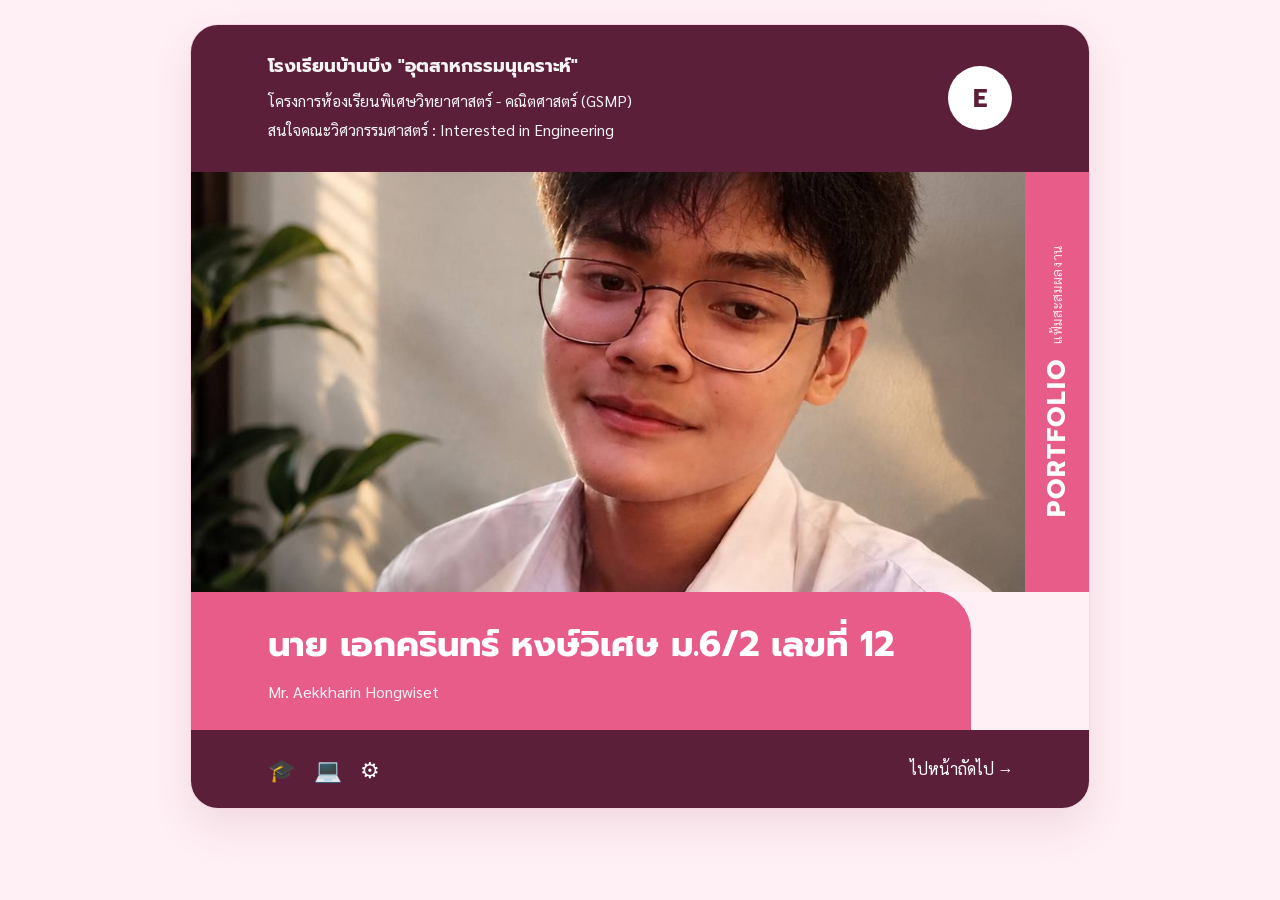
==== commit 8c38289f: "Update index.html" ====
--- a/index.html
+++ b/index.html
@@ -31,7 +31,7 @@
         </div>
 
         <div class="cover2-nameplate">
-            <h2>นาย เอกครินทร์ หงษ์วิเศษ</h2>
+            <h2>นาย เอกครินทร์ หงษ์วิเศษ ม.6/2 เลขที่ 12</h2>
             <p>Mr. Aekkharin Hongwiset</p>
         </div>
 
--- a/styles.css
+++ b/styles.css
@@ -25,6 +25,7 @@
     color:var(--plum);
     line-height:1.7;
     min-height:100vh;
+    padding:24px 0;
 }
 
 h1,h2,h3,.display{
@@ -131,134 +132,158 @@
     .frame{padding:26px 22px;}
 }
 
-/* ---------- Cover page (home) ---------- */
+/* ---------- Cover page v2 (banner + photo + curved nameplate) ---------- */
 .wrap.home{width:100%;max-width:none;padding:0;}
 
-.cover{
-    min-height:100vh;
-    position:relative;
+.cover2{
+    min-height:auto;
+    max-width:900px;
+    margin:0 auto;
+    display:flex;
+    flex-direction:column;
+    background:var(--bg-cream);
+    border-radius:var(--radius-lg);
     overflow:hidden;
-    background:linear-gradient(150deg,#5C1F3A 0%,#B85C82 55%,#5C1F3A 100%);
-    color:#fff;
-    display:flex;
-    flex-direction:column;
-}
-
-.cover-pattern{
-    position:absolute;
-    inset:0;
-    background-image:
-        repeating-linear-gradient(45deg, rgba(255,255,255,0.05) 0 42px, transparent 42px 84px),
-        repeating-linear-gradient(-45deg, rgba(255,255,255,0.04) 0 42px, transparent 42px 84px);
-    pointer-events:none;
-}
-
-.cover-header{
-    position:relative;
-    z-index:2;
-    display:flex;
-    align-items:center;
-    gap:16px;
-    padding:36px 6vw 0;
-}
-
-.cover-header .crest{
-    width:44px;
-    height:44px;
+    box-shadow:var(--shadow);
+    border:1px solid var(--line);
+}
+
+.cover2-topbar{
+    background:var(--plum);
+    color:#fff;
+    display:flex;
+    align-items:center;
+    justify-content:space-between;
+    gap:20px;
+    padding:26px 6vw;
+}
+
+.cover2-topbar-text p{
+    font-size:.98rem;
+    opacity:.95;
+    margin-bottom:2px;
+}
+
+.cover2-topbar-text p:first-child{
+    font-weight:700;
+    font-size:1.15rem;
+    font-family:'Prompt',sans-serif;
+    margin-bottom:6px;
+}
+
+.cover2-emblem{
+    flex:0 0 auto;
+    width:64px;
+    height:64px;
     border-radius:50%;
     background:#fff;
     color:var(--plum);
     display:flex;
     align-items:center;
     justify-content:center;
+    font-family:'Prompt',sans-serif;
     font-weight:700;
-    font-family:'Prompt',sans-serif;
-    flex:0 0 auto;
-}
-
-.cover-header h1{
-    font-family:'Prompt',sans-serif;
-    font-size:clamp(2.4rem,7vw,4.4rem);
-    font-weight:700;
-    letter-spacing:.03em;
-    text-shadow:0 4px 18px rgba(0,0,0,.3);
-}
-
-.cover-body{
+    font-size:1.6rem;
+}
+
+.cover2-photo-row{
     position:relative;
     flex:1;
     display:flex;
-    align-items:flex-end;
+}
+
+.cover2-photo{
+    flex:1;
+    min-height:320px;
+    max-height:420px;
+    overflow:hidden;
+}
+
+.cover2-photo img{
+    width:100%;
+    height:100%;
+    object-fit:cover;
+}
+
+.cover2-vertical{
+    flex:0 0 64px;
+    background:var(--coral);
+    display:flex;
+    flex-direction:column;
+    align-items:center;
     justify-content:center;
-    z-index:1;
-    padding-top:20px;
-}
-
-.cover-photo{
-    height:64vh;
-    max-height:720px;
-}
-
-.cover-photo img{
-    height:100%;
-    width:auto;
-    max-width:80vw;
-    object-fit:cover;
-    border-radius:18px 18px 0 0;
-    filter:drop-shadow(0 20px 40px rgba(0,0,0,.35));
-}
-
-.cover-plate{
-    position:relative;
-    z-index:2;
-    background:rgba(45,10,26,0.4);
-    backdrop-filter:blur(6px);
+    gap:14px;
+    padding:20px 0;
+}
+
+.cover2-vertical .v-title{
+    writing-mode:vertical-rl;
+    transform:rotate(180deg);
+    font-family:'Prompt',sans-serif;
+    font-weight:700;
+    font-size:1.6rem;
+    letter-spacing:.08em;
+    color:#fff;
+}
+
+.cover2-vertical .v-label{
+    writing-mode:vertical-rl;
+    transform:rotate(180deg);
+    font-size:.82rem;
+    color:#FFE3EE;
+    letter-spacing:.05em;
+}
+
+.cover2-nameplate{
+    background:var(--coral);
+    color:#fff;
     padding:24px 6vw;
-    display:flex;
-    align-items:center;
-    gap:18px;
-}
-
-.cover-plate .bar{
-    width:6px;
-    align-self:stretch;
-    background:var(--coral);
-    border-radius:3px;
-}
-
-.cover-plate h2{
-    font-size:clamp(1.4rem,3.2vw,2.1rem);
-    font-weight:700;
-}
-
-.cover-plate p{opacity:.9;margin-top:4px;}
-
-.cover-footer{
-    position:relative;
-    z-index:2;
-    display:flex;
+    border-radius:0 40px 0 0;
+    width:fit-content;
+    max-width:90%;
+    margin-top:-1px;
+}
+
+.cover2-nameplate h2{
+    font-size:clamp(1.5rem,4vw,2.2rem);
+}
+
+.cover2-nameplate p{
+    margin-top:4px;
+    opacity:.92;
+}
+
+.cover2-footerbar{
+    background:var(--plum);
+    color:#fff;
+    display:flex;
+    align-items:center;
     justify-content:space-between;
-    align-items:center;
     flex-wrap:wrap;
     gap:14px;
-    padding:20px 6vw 34px;
-    background:rgba(0,0,0,0.18);
-}
-
-.cover-footer .caption{font-size:1rem;}
-.cover-footer .caption .en{display:block;font-size:.85rem;opacity:.75;margin-top:2px;}
-
-.cover-footer .next-link{
+    padding:20px 6vw;
+}
+
+.cover2-icons{
+    display:flex;
+    gap:18px;
+    font-size:1.4rem;
+}
+
+.cover2-footerbar .next-link{
     color:#fff;
     margin-top:0;
-    border-bottom:2px solid transparent;
-}
-.cover-footer .next-link:hover{border-bottom-color:#fff;}
+}
+.cover2-footerbar .next-link:hover{border-bottom-color:#fff;}
 
 @media(max-width:640px){
-    .cover-photo{height:46vh;}
-    .cover-plate{flex-wrap:wrap;}
-    .cover-footer{flex-direction:column;align-items:flex-start;}
+    body{padding:12px 0;}
+    .cover2{border-radius:var(--radius-md);}
+    .cover2-topbar{flex-direction:column;align-items:flex-start;}
+    .cover2-photo{min-height:220px;max-height:280px;}
+    .cover2-vertical{flex-basis:48px;}
+    .cover2-vertical .v-title{font-size:1.1rem;}
+    .cover2-footerbar{flex-direction:column;align-items:flex-start;}
 }
 
 /* ---------- Page header ---------- */
